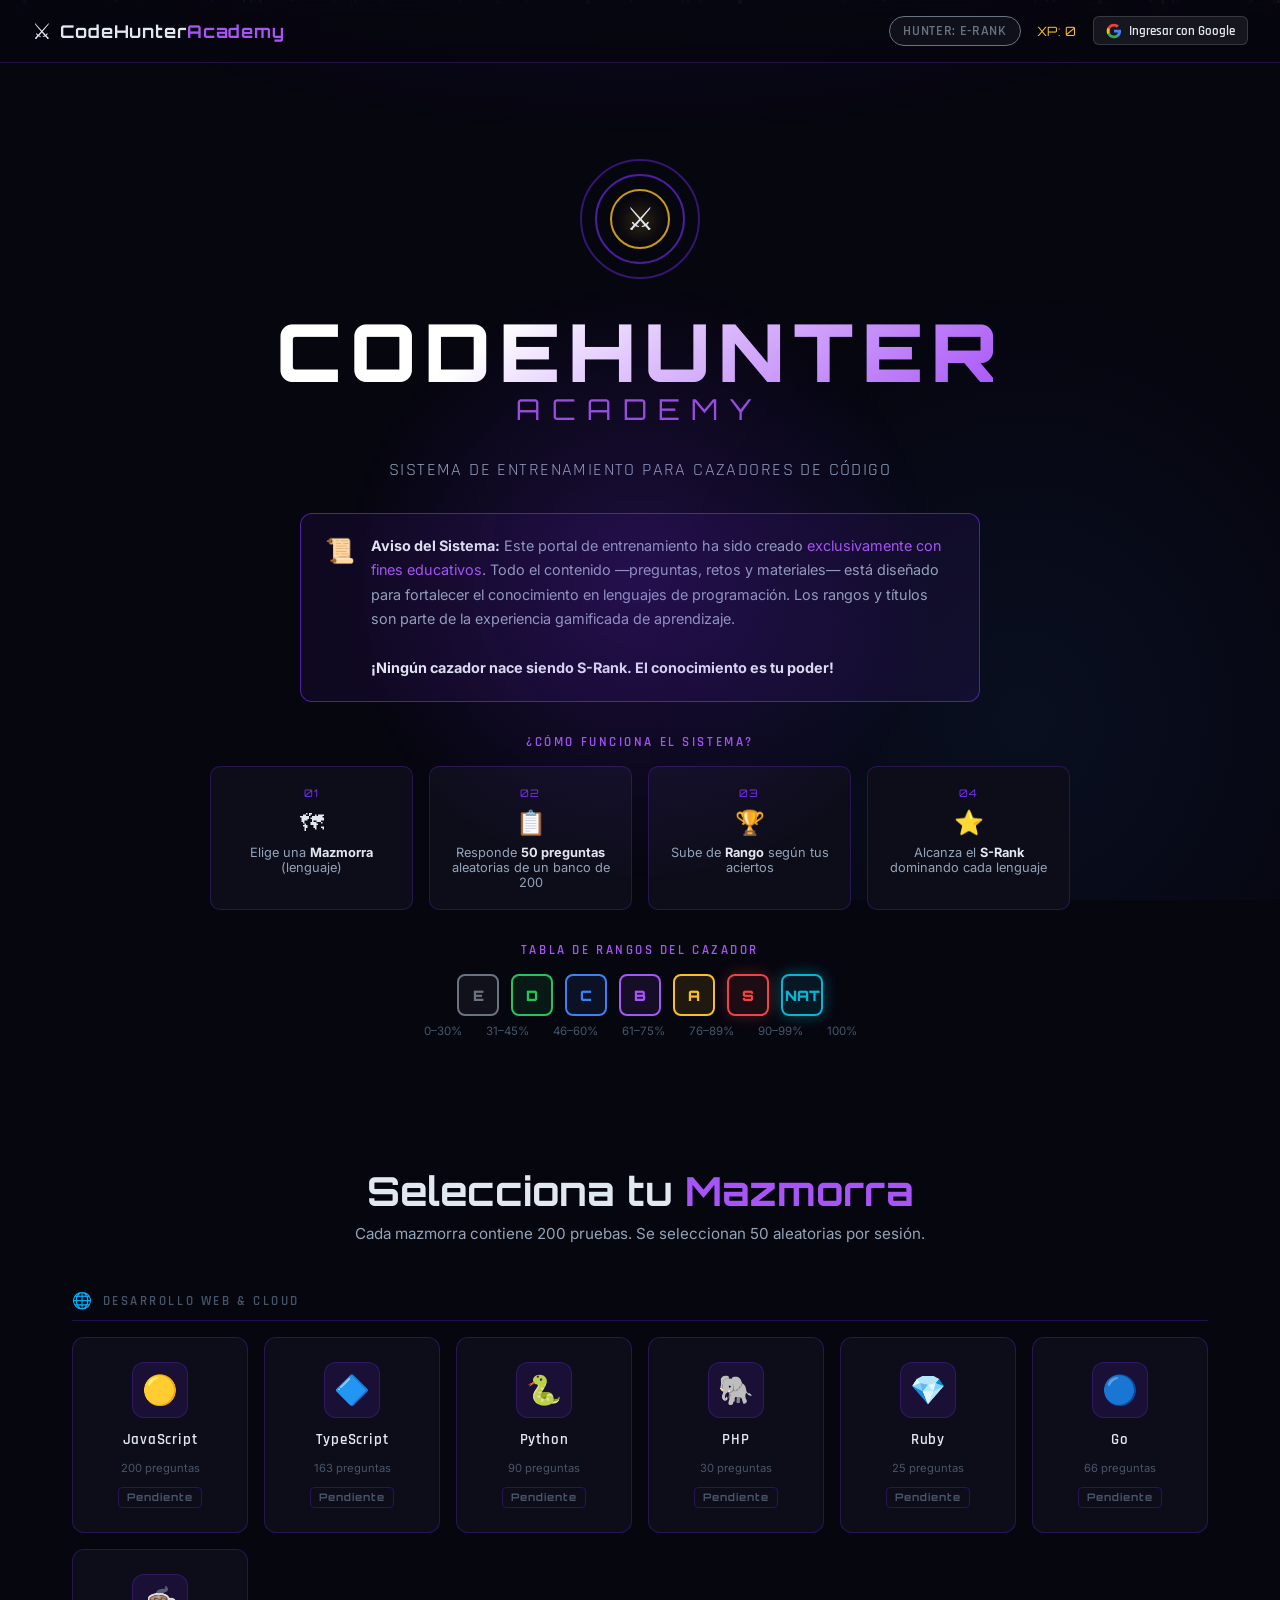
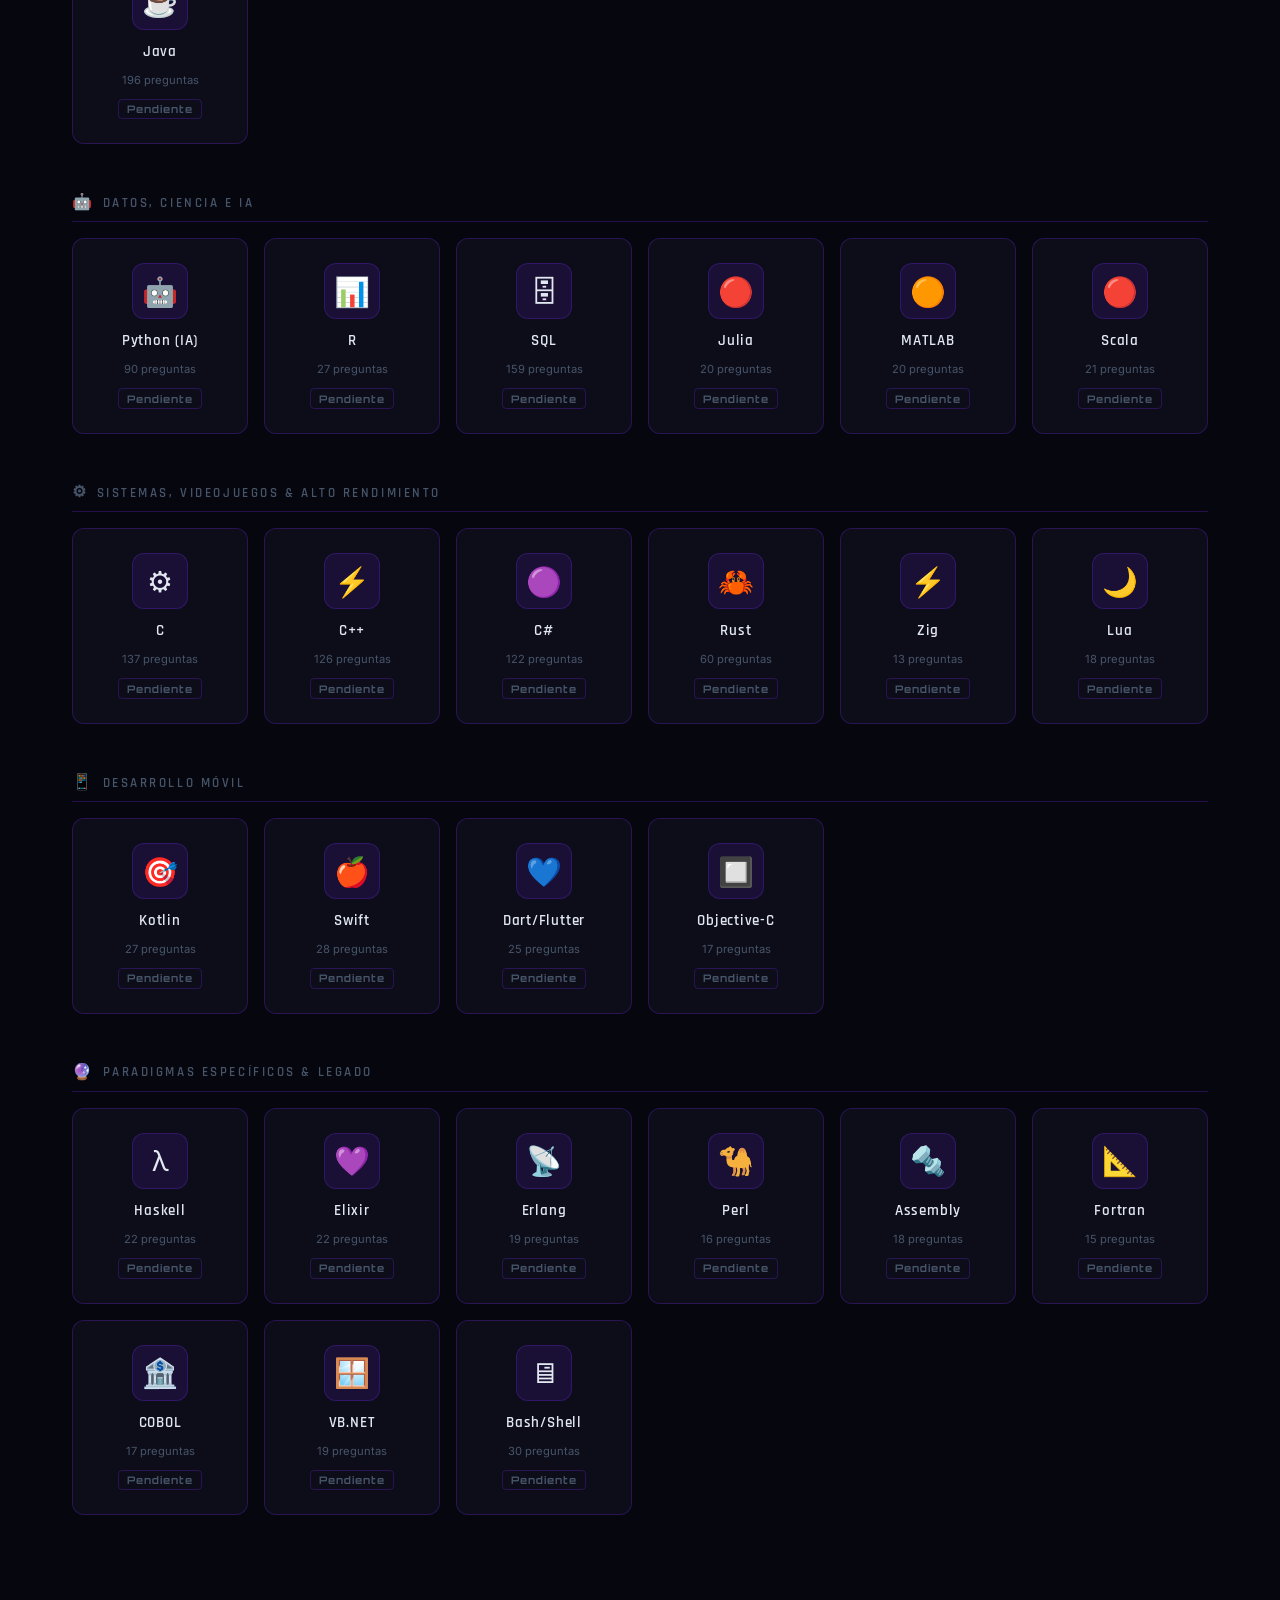
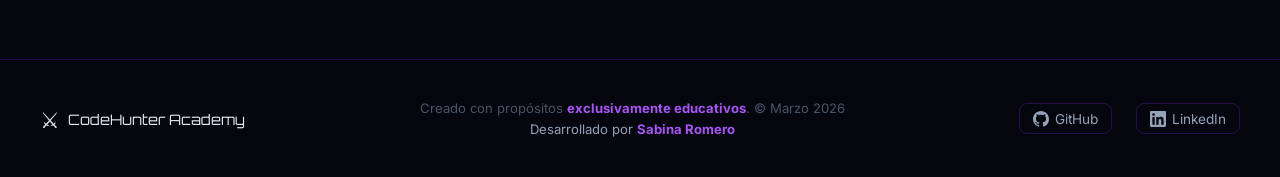
==== index.html @ 96510670 "listo" ====
<!DOCTYPE html>
<html lang="es">
<head>
  <meta charset="UTF-8" />
  <meta name="viewport" content="width=device-width, initial-scale=1.0" />
  <title>CodeHunter Academy — Portal de Programación</title>
  <link rel="stylesheet" href="css/style.css" />
  <link rel="preconnect" href="https://fonts.googleapis.com" />
  <link href="https://fonts.googleapis.com/css2?family=Rajdhani:wght@400;500;600;700&family=Orbitron:wght@400;700;900&family=Inter:wght@300;400;500&display=swap" rel="stylesheet" />
</head>
<body>

<!-- PARTICLES BACKGROUND -->
<div id="particles"></div>
<div class="bg-overlay"></div>

<!-- NAV -->
<nav class="navbar">
  <div class="nav-logo">
    <span class="logo-icon">⚔</span>
    <span class="logo-text">CodeHunter<span class="logo-accent">Academy</span></span>
  </div>
  <div class="nav-info">
    <span class="hunter-rank-badge" id="nav-rank">Hunter: E-Rank</span>
    <span class="score-display" id="nav-score">XP: 0</span>
    <div class="auth-section">
      <!-- User info chip (visible when logged in) -->
      <div class="user-info-chip" id="user-info">
        <img class="user-avatar" id="user-avatar" src="" alt="avatar" />
        <span class="user-name" id="user-name"></span>
        <span class="cloud-badge">☁ sync</span>
      </div>
      <!-- Sign In button -->
      <button class="btn-google-signin" id="btn-signin" onclick="signInWithGoogle()">
        <svg class="google-icon" viewBox="0 0 24 24" xmlns="http://www.w3.org/2000/svg">
          <path d="M22.56 12.25c0-.78-.07-1.53-.2-2.25H12v4.26h5.92c-.26 1.37-1.04 2.53-2.21 3.31v2.77h3.57c2.08-1.92 3.28-4.74 3.28-8.09z" fill="#4285F4"/>
          <path d="M12 23c2.97 0 5.46-.98 7.28-2.66l-3.57-2.77c-.98.66-2.23 1.06-3.71 1.06-2.86 0-5.29-1.93-6.16-4.53H2.18v2.84C3.99 20.53 7.7 23 12 23z" fill="#34A853"/>
          <path d="M5.84 14.09c-.22-.66-.35-1.36-.35-2.09s.13-1.43.35-2.09V7.07H2.18C1.43 8.55 1 10.22 1 12s.43 3.45 1.18 4.93l2.85-2.22.81-.62z" fill="#FBBC05"/>
          <path d="M12 5.38c1.62 0 3.06.56 4.21 1.64l3.15-3.15C17.45 2.09 14.97 1 12 1 7.7 1 3.99 3.47 2.18 7.07l3.66 2.84c.87-2.6 3.3-4.53 6.16-4.53z" fill="#EA4335"/>
        </svg>
        Ingresar con Google
      </button>
      <!-- Sign Out button -->
      <button class="btn-signout" id="btn-signout" onclick="signOutUser()">✕ Salir</button>
    </div>
  </div>
</nav>

<!-- HERO SECTION -->
<section class="hero">
  <div class="hero-glow"></div>
  <div class="hero-content">
    <div class="rank-emblem">
      <div class="emblem-ring outer"></div>
      <div class="emblem-ring middle"></div>
      <div class="emblem-ring inner"></div>
      <span class="emblem-icon">⚔</span>
    </div>
    <h1 class="hero-title">
      <span class="title-line1">CODEHUNTER</span>
      <span class="title-line2">ACADEMY</span>
    </h1>
    <p class="hero-subtitle">Sistema de Entrenamiento para Cazadores de Código</p>

    <div class="disclaimer-box">
      <div class="disclaimer-icon">📜</div>
      <div class="disclaimer-text">
        <strong>Aviso del Sistema:</strong> Este portal de entrenamiento ha sido creado
        <em>exclusivamente con fines educativos</em>. Todo el contenido —preguntas, retos y materiales—
        está diseñado para fortalecer el conocimiento en lenguajes de programación.
        Los rangos y títulos son parte de la experiencia gamificada de aprendizaje.
        <br/><br/>
        <strong>¡Ningún cazador nace siendo S-Rank. El conocimiento es tu poder!</strong>
      </div>
    </div>

    <div class="how-it-works">
      <h3 class="section-label">¿Cómo funciona el sistema?</h3>
      <div class="steps-grid">
        <div class="step-card">
          <span class="step-num">01</span>
          <span class="step-icon">🗺</span>
          <p>Elige una <strong>Mazmorra</strong> (lenguaje)</p>
        </div>
        <div class="step-card">
          <span class="step-num">02</span>
          <span class="step-icon">📋</span>
          <p>Responde <strong>50 preguntas</strong> aleatorias de un banco de 200</p>
        </div>
        <div class="step-card">
          <span class="step-num">03</span>
          <span class="step-icon">🏆</span>
          <p>Sube de <strong>Rango</strong> según tus aciertos</p>
        </div>
        <div class="step-card">
          <span class="step-num">04</span>
          <span class="step-icon">⭐</span>
          <p>Alcanza el <strong>S-Rank</strong> dominando cada lenguaje</p>
        </div>
      </div>
    </div>

    <div class="rank-legend">
      <h3 class="section-label">Tabla de Rangos del Cazador</h3>
      <div class="ranks-row">
        <div class="rank-chip rank-e">E</div>
        <div class="rank-chip rank-d">D</div>
        <div class="rank-chip rank-c">C</div>
        <div class="rank-chip rank-b">B</div>
        <div class="rank-chip rank-a">A</div>
        <div class="rank-chip rank-s">S</div>
        <div class="rank-chip rank-nat">NAT</div>
      </div>
      <div class="ranks-desc-row">
        <span>0–30%</span>
        <span>31–45%</span>
        <span>46–60%</span>
        <span>61–75%</span>
        <span>76–89%</span>
        <span>90–99%</span>
        <span>100%</span>
      </div>
    </div>
  </div>
</section>

<!-- DUNGEONS / LANGUAGE GRID -->
<section class="dungeons-section">
  <div class="section-header">
    <h2 class="section-title">Selecciona tu <span class="accent">Mazmorra</span></h2>
    <p class="section-desc">Cada mazmorra contiene 200 pruebas. Se seleccionan 50 aleatorias por sesión.</p>
  </div>

  <!-- CATEGORY: Web & Cloud -->
  <div class="category-block">
    <div class="category-label">
      <span class="cat-icon">🌐</span> Desarrollo Web &amp; Cloud
    </div>
    <div class="lang-grid" id="grid-web"></div>
  </div>

  <!-- CATEGORY: Data & AI -->
  <div class="category-block">
    <div class="category-label">
      <span class="cat-icon">🤖</span> Datos, Ciencia e IA
    </div>
    <div class="lang-grid" id="grid-data"></div>
  </div>

  <!-- CATEGORY: Systems & Games -->
  <div class="category-block">
    <div class="category-label">
      <span class="cat-icon">⚙</span> Sistemas, Videojuegos &amp; Alto Rendimiento
    </div>
    <div class="lang-grid" id="grid-systems"></div>
  </div>

  <!-- CATEGORY: Mobile -->
  <div class="category-block">
    <div class="category-label">
      <span class="cat-icon">📱</span> Desarrollo Móvil
    </div>
    <div class="lang-grid" id="grid-mobile"></div>
  </div>

  <!-- CATEGORY: Others -->
  <div class="category-block">
    <div class="category-label">
      <span class="cat-icon">🔮</span> Paradigmas Específicos &amp; Legado
    </div>
    <div class="lang-grid" id="grid-other"></div>
  </div>
</section>

<!-- FOOTER -->
<footer class="footer">
  <div class="footer-inner">
    <div class="footer-brand">
      <span class="logo-icon">⚔</span>
      <span>CodeHunter Academy</span>
    </div>
    <div class="footer-copy">
      <p>Creado con propósitos <strong>exclusivamente educativos</strong>. &copy; Marzo 2026</p>
      <p class="footer-author">Desarrollado por <strong>Sabina Romero</strong></p>
    </div>
    <div class="footer-links">
      <a href="https://github.com/Sakhura" target="_blank" rel="noopener" class="social-link">
        <svg class="social-icon" viewBox="0 0 24 24" fill="currentColor">
          <path d="M12 0C5.37 0 0 5.37 0 12c0 5.31 3.435 9.795 8.205 11.385.6.105.825-.255.825-.57 0-.285-.015-1.23-.015-2.235-3.015.555-3.795-.735-4.035-1.41-.135-.345-.72-1.41-1.23-1.695-.42-.225-1.02-.78-.015-.795.945-.015 1.62.87 1.845 1.23 1.08 1.815 2.805 1.305 3.495.99.105-.78.42-1.305.765-1.605-2.67-.3-5.46-1.335-5.46-5.925 0-1.305.465-2.385 1.23-3.225-.12-.3-.54-1.53.12-3.18 0 0 1.005-.315 3.3 1.23.96-.27 1.98-.405 3-.405s2.04.135 3 .405c2.295-1.56 3.3-1.23 3.3-1.23.66 1.65.24 2.88.12 3.18.765.84 1.23 1.905 1.23 3.225 0 4.605-2.805 5.625-5.475 5.925.435.375.81 1.095.81 2.22 0 1.605-.015 2.895-.015 3.3 0 .315.225.69.825.57A12.02 12.02 0 0024 12c0-6.63-5.37-12-12-12z"/>
        </svg>
        GitHub
      </a>
      <a href="https://www.linkedin.com/in/sabina-romeror/" target="_blank" rel="noopener" class="social-link">
        <svg class="social-icon" viewBox="0 0 24 24" fill="currentColor">
          <path d="M20.447 20.452h-3.554v-5.569c0-1.328-.027-3.037-1.852-3.037-1.853 0-2.136 1.445-2.136 2.939v5.667H9.351V9h3.414v1.561h.046c.477-.9 1.637-1.85 3.37-1.85 3.601 0 4.267 2.37 4.267 5.455v6.286zM5.337 7.433a2.062 2.062 0 01-2.063-2.065 2.064 2.064 0 112.063 2.065zm1.782 13.019H3.555V9h3.564v11.452zM22.225 0H1.771C.792 0 0 .774 0 1.729v20.542C0 23.227.792 24 1.771 24h20.451C23.2 24 24 23.227 24 22.271V1.729C24 .774 23.2 0 22.222 0h.003z"/>
        </svg>
        LinkedIn
      </a>
    </div>
  </div>
</footer>

<script src="js/questions/javascript.js"></script>
<script src="js/questions/python.js"></script>
<script src="js/questions/typescript.js"></script>
<script src="js/questions/php.js"></script>
<script src="js/questions/ruby.js"></script>
<script src="js/questions/go.js"></script>
<script src="js/questions/java.js"></script>
<script src="js/questions/sql.js"></script>
<script src="js/questions/r.js"></script>
<script src="js/questions/julia.js"></script>
<script src="js/questions/matlab.js"></script>
<script src="js/questions/scala.js"></script>
<script src="js/questions/c.js"></script>
<script src="js/questions/cpp.js"></script>
<script src="js/questions/csharp.js"></script>
<script src="js/questions/rust.js"></script>
<script src="js/questions/zig.js"></script>
<script src="js/questions/lua.js"></script>
<script src="js/questions/kotlin.js"></script>
<script src="js/questions/swift.js"></script>
<script src="js/questions/dart.js"></script>
<script src="js/questions/objc.js"></script>
<script src="js/questions/haskell.js"></script>
<script src="js/questions/elixir.js"></script>
<script src="js/questions/erlang.js"></script>
<script src="js/questions/perl.js"></script>
<script src="js/questions/assembly.js"></script>
<script src="js/questions/fortran.js"></script>
<script src="js/questions/cobol.js"></script>
<script src="js/questions/vbnet.js"></script>
<script src="js/questions/bash.js"></script>
<!-- Firebase (optional — configure js/firebase-config.js to enable) -->
<script src="https://www.gstatic.com/firebasejs/9.23.0/firebase-app-compat.js"></script>
<script src="https://www.gstatic.com/firebasejs/9.23.0/firebase-auth-compat.js"></script>
<script src="https://www.gstatic.com/firebasejs/9.23.0/firebase-firestore-compat.js"></script>
<script src="js/firebase-config.js"></script>
<script src="js/auth.js"></script>
<script src="js/app.js"></script>
</body>
</html>
---- css/style.css ----
/* ============================================
   CODEHUNTER ACADEMY — SOLO LEVELING THEME
   ============================================ */

:root {
  --bg-dark: #06060f;
  --bg-card: #0d0d1a;
  --bg-card2: #111124;
  --purple-deep: #1a0a3a;
  --purple-main: #7b2fff;
  --purple-bright: #a855f7;
  --purple-glow: rgba(123, 47, 255, 0.4);
  --blue-accent: #3b82f6;
  --cyan: #06b6d4;
  --gold: #fbbf24;
  --gold-bright: #ffd700;
  --red: #ef4444;
  --green: #22c55e;
  --text-primary: #e2e8f0;
  --text-secondary: #94a3b8;
  --text-dim: #475569;
  --border: rgba(123, 47, 255, 0.25);
  --border-bright: rgba(123, 47, 255, 0.6);
  --shadow-purple: 0 0 30px rgba(123, 47, 255, 0.3);
  --shadow-gold: 0 0 20px rgba(251, 191, 36, 0.4);

  /* Rank Colors */
  --rank-e: #6b7280;
  --rank-d: #22c55e;
  --rank-c: #3b82f6;
  --rank-b: #a855f7;
  --rank-a: #fbbf24;
  --rank-s: #ef4444;
  --rank-nat: #06b6d4;
}

* { box-sizing: border-box; margin: 0; padding: 0; }

html { scroll-behavior: smooth; }

body {
  font-family: 'Inter', sans-serif;
  background: var(--bg-dark);
  color: var(--text-primary);
  min-height: 100vh;
  overflow-x: hidden;
}

/* ── PARTICLES ── */
#particles {
  position: fixed; inset: 0;
  pointer-events: none; z-index: 0;
  overflow: hidden;
}

.particle {
  position: absolute;
  width: 2px; height: 2px;
  background: var(--purple-bright);
  border-radius: 50%;
  animation: float-particle linear infinite;
  opacity: 0;
}

@keyframes float-particle {
  0%   { transform: translateY(100vh) translateX(0); opacity: 0; }
  10%  { opacity: 0.8; }
  90%  { opacity: 0.8; }
  100% { transform: translateY(-10vh) translateX(var(--drift)); opacity: 0; }
}

.bg-overlay {
  position: fixed; inset: 0;
  background:
    radial-gradient(ellipse 80% 50% at 50% -20%, rgba(123,47,255,0.15) 0%, transparent 70%),
    radial-gradient(ellipse 50% 80% at 80% 80%, rgba(59,130,246,0.08) 0%, transparent 60%);
  pointer-events: none; z-index: 0;
}

/* ── NAVBAR ── */
.navbar {
  position: sticky; top: 0; z-index: 100;
  display: flex; align-items: center; justify-content: space-between;
  padding: 1rem 2rem;
  background: rgba(6, 6, 15, 0.85);
  backdrop-filter: blur(12px);
  border-bottom: 1px solid var(--border);
}

.nav-logo { display: flex; align-items: center; gap: 0.5rem; }
.logo-icon { font-size: 1.4rem; }
.logo-text {
  font-family: 'Orbitron', sans-serif;
  font-size: 1.1rem; font-weight: 700;
  letter-spacing: 0.05em; color: var(--text-primary);
}
.logo-accent { color: var(--purple-bright); }

.nav-info { display: flex; align-items: center; gap: 1rem; }

.hunter-rank-badge {
  font-family: 'Rajdhani', sans-serif;
  font-size: 0.85rem; font-weight: 600;
  padding: 0.3rem 0.8rem;
  border: 1px solid var(--rank-e);
  border-radius: 20px; color: var(--rank-e);
  text-transform: uppercase; letter-spacing: 0.05em;
  transition: all 0.3s ease;
}

.score-display {
  font-family: 'Orbitron', sans-serif;
  font-size: 0.8rem; color: var(--gold);
  letter-spacing: 0.05em;
}

/* ── HERO ── */
.hero {
  position: relative; z-index: 1;
  display: flex; align-items: center; justify-content: center;
  min-height: 100vh;
  padding: 6rem 2rem 4rem;
}

.hero-glow {
  position: absolute;
  width: 600px; height: 600px;
  background: radial-gradient(circle, rgba(123,47,255,0.2) 0%, transparent 70%);
  top: 50%; left: 50%;
  transform: translate(-50%, -50%);
  pointer-events: none;
  animation: pulse-glow 4s ease-in-out infinite;
}

@keyframes pulse-glow {
  0%, 100% { opacity: 0.6; transform: translate(-50%, -50%) scale(1); }
  50%       { opacity: 1;   transform: translate(-50%, -50%) scale(1.15); }
}

.hero-content {
  max-width: 860px; width: 100%;
  display: flex; flex-direction: column; align-items: center;
  gap: 2rem; text-align: center;
}

/* Emblem */
.rank-emblem {
  position: relative; width: 120px; height: 120px;
  display: flex; align-items: center; justify-content: center;
}

.emblem-ring {
  position: absolute; border-radius: 50%;
  border: 2px solid var(--purple-main);
  animation: rotate-ring linear infinite;
}
.emblem-ring.outer  { width: 120px; height: 120px; animation-duration: 12s; opacity: 0.4; }
.emblem-ring.middle { width: 90px;  height: 90px;  animation-duration: 8s;  animation-direction: reverse; opacity: 0.6; }
.emblem-ring.inner  { width: 60px;  height: 60px;  animation-duration: 5s;  border-color: var(--gold); opacity: 0.8; }

@keyframes rotate-ring {
  from { transform: rotate(0deg); }
  to   { transform: rotate(360deg); }
}

.emblem-icon { font-size: 2rem; z-index: 1; text-shadow: 0 0 20px var(--gold); }

/* Title */
.hero-title {
  display: flex; flex-direction: column;
  gap: 0;
}
.title-line1 {
  font-family: 'Orbitron', sans-serif;
  font-size: clamp(2.5rem, 8vw, 5rem);
  font-weight: 900;
  letter-spacing: 0.1em;
  background: linear-gradient(135deg, #fff 30%, var(--purple-bright) 100%);
  -webkit-background-clip: text; -webkit-text-fill-color: transparent;
  text-shadow: none;
  line-height: 1;
}
.title-line2 {
  font-family: 'Orbitron', sans-serif;
  font-size: clamp(1.2rem, 3vw, 1.8rem);
  font-weight: 400;
  letter-spacing: 0.4em;
  color: var(--purple-bright);
  opacity: 0.9;
}

.hero-subtitle {
  font-family: 'Rajdhani', sans-serif;
  font-size: 1.1rem; color: var(--text-secondary);
  letter-spacing: 0.08em; text-transform: uppercase;
}

/* Disclaimer */
.disclaimer-box {
  display: flex; align-items: flex-start; gap: 1rem;
  max-width: 680px;
  background: rgba(123, 47, 255, 0.08);
  border: 1px solid var(--border-bright);
  border-radius: 12px;
  padding: 1.25rem 1.5rem;
  text-align: left;
}
.disclaimer-icon { font-size: 1.5rem; flex-shrink: 0; margin-top: 2px; }
.disclaimer-text { font-size: 0.9rem; line-height: 1.7; color: var(--text-secondary); }
.disclaimer-text strong { color: var(--text-primary); }
.disclaimer-text em { color: var(--purple-bright); font-style: normal; }

/* How it works */
.section-label {
  font-family: 'Rajdhani', sans-serif;
  font-size: 0.8rem; font-weight: 600;
  letter-spacing: 0.2em; text-transform: uppercase;
  color: var(--purple-bright); margin-bottom: 1rem;
}

.steps-grid {
  display: grid; grid-template-columns: repeat(4, 1fr); gap: 1rem;
  width: 100%;
}

.step-card {
  display: flex; flex-direction: column; align-items: center; gap: 0.5rem;
  background: var(--bg-card);
  border: 1px solid var(--border);
  border-radius: 10px; padding: 1.2rem 0.8rem;
  transition: border-color 0.3s, transform 0.3s;
}
.step-card:hover {
  border-color: var(--border-bright);
  transform: translateY(-3px);
}
.step-num {
  font-family: 'Orbitron', sans-serif;
  font-size: 0.65rem; color: var(--purple-main); letter-spacing: 0.1em;
}
.step-icon { font-size: 1.5rem; }
.step-card p { font-size: 0.8rem; color: var(--text-secondary); text-align: center; }
.step-card strong { color: var(--text-primary); }

/* Rank Legend */
.rank-legend { width: 100%; }

.ranks-row {
  display: flex; justify-content: center; gap: 0.75rem;
  flex-wrap: wrap; margin-bottom: 0.5rem;
}
.ranks-desc-row {
  display: flex; justify-content: center; gap: 1.5rem;
  flex-wrap: wrap; font-size: 0.72rem; color: var(--text-dim);
}

.rank-chip {
  width: 42px; height: 42px;
  display: flex; align-items: center; justify-content: center;
  border-radius: 8px;
  font-family: 'Orbitron', sans-serif;
  font-size: 0.9rem; font-weight: 900;
  border: 2px solid;
  cursor: default;
  transition: transform 0.2s, box-shadow 0.2s;
}
.rank-chip:hover { transform: scale(1.15); }

.rank-e   { color: var(--rank-e);   border-color: var(--rank-e);   background: rgba(107,114,128,0.1); }
.rank-d   { color: var(--rank-d);   border-color: var(--rank-d);   background: rgba(34,197,94,0.1); }
.rank-c   { color: var(--rank-c);   border-color: var(--rank-c);   background: rgba(59,130,246,0.1); }
.rank-b   { color: var(--rank-b);   border-color: var(--rank-b);   background: rgba(168,85,247,0.1); }
.rank-a   { color: var(--rank-a);   border-color: var(--rank-a);   background: rgba(251,191,36,0.1); }
.rank-s   { color: var(--rank-s);   border-color: var(--rank-s);   background: rgba(239,68,68,0.1); box-shadow: 0 0 15px rgba(239,68,68,0.3); }
.rank-nat { color: var(--rank-nat); border-color: var(--rank-nat); background: rgba(6,182,212,0.1); box-shadow: 0 0 15px rgba(6,182,212,0.4); }

/* ── DUNGEON SECTION ── */
.dungeons-section {
  position: relative; z-index: 1;
  max-width: 1200px; margin: 0 auto;
  padding: 4rem 2rem 6rem;
}

.section-header { text-align: center; margin-bottom: 3rem; }
.section-title {
  font-family: 'Orbitron', sans-serif;
  font-size: clamp(1.5rem, 4vw, 2.5rem); font-weight: 700;
  color: var(--text-primary); margin-bottom: 0.5rem;
}
.section-title .accent { color: var(--purple-bright); }
.section-desc { color: var(--text-secondary); font-size: 0.95rem; }

.category-block { margin-bottom: 3rem; }

.category-label {
  font-family: 'Rajdhani', sans-serif;
  font-size: 0.8rem; font-weight: 600;
  letter-spacing: 0.2em; text-transform: uppercase;
  color: var(--text-dim); margin-bottom: 1rem;
  display: flex; align-items: center; gap: 0.5rem;
  padding-bottom: 0.5rem;
  border-bottom: 1px solid var(--border);
}
.cat-icon { font-size: 1rem; }

.lang-grid {
  display: grid;
  grid-template-columns: repeat(auto-fill, minmax(160px, 1fr));
  gap: 1rem;
}

/* Language Card */
.lang-card {
  position: relative; overflow: hidden;
  display: flex; flex-direction: column; align-items: center;
  gap: 0.75rem;
  padding: 1.5rem 1rem;
  background: var(--bg-card);
  border: 1px solid var(--border);
  border-radius: 12px;
  cursor: pointer;
  transition: all 0.3s ease;
  text-decoration: none; color: inherit;
}

.lang-card::before {
  content: ''; position: absolute; inset: 0;
  background: linear-gradient(135deg, transparent 60%, rgba(123,47,255,0.1));
  opacity: 0; transition: opacity 0.3s;
}
.lang-card:hover { border-color: var(--border-bright); transform: translateY(-4px); }
.lang-card:hover::before { opacity: 1; }
.lang-card:hover .card-glow { opacity: 1; }

.card-glow {
  position: absolute; top: -20px; right: -20px;
  width: 80px; height: 80px;
  border-radius: 50%;
  background: var(--purple-glow);
  filter: blur(20px);
  opacity: 0; transition: opacity 0.3s;
}

.lang-icon-wrap {
  width: 56px; height: 56px;
  display: flex; align-items: center; justify-content: center;
  border-radius: 12px;
  font-size: 1.8rem;
  background: rgba(123,47,255,0.12);
  border: 1px solid var(--border);
  transition: transform 0.3s;
}
.lang-card:hover .lang-icon-wrap { transform: scale(1.1); }

.lang-name {
  font-family: 'Rajdhani', sans-serif;
  font-size: 0.95rem; font-weight: 600;
  color: var(--text-primary); letter-spacing: 0.05em;
  text-align: center;
}

.lang-q-count {
  font-size: 0.7rem; color: var(--text-dim);
}

.lang-best-rank {
  font-family: 'Orbitron', sans-serif;
  font-size: 0.65rem; font-weight: 700;
  padding: 0.15rem 0.5rem;
  border-radius: 4px; letter-spacing: 0.1em;
}
.lang-best-rank.rank-e   { color: var(--rank-e); border: 1px solid var(--rank-e); }
.lang-best-rank.rank-d   { color: var(--rank-d); border: 1px solid var(--rank-d); }
.lang-best-rank.rank-c   { color: var(--rank-c); border: 1px solid var(--rank-c); }
.lang-best-rank.rank-b   { color: var(--rank-b); border: 1px solid var(--rank-b); }
.lang-best-rank.rank-a   { color: var(--rank-a); border: 1px solid var(--rank-a); }
.lang-best-rank.rank-s   { color: var(--rank-s); border: 1px solid var(--rank-s); box-shadow: 0 0 8px rgba(239,68,68,0.4); }
.lang-best-rank.rank-nat { color: var(--rank-nat); border: 1px solid var(--rank-nat); box-shadow: 0 0 8px rgba(6,182,212,0.4); }
.lang-best-rank.rank-none { color: var(--text-dim); border: 1px solid var(--border); }

/* ── FOOTER ── */
.footer {
  position: relative; z-index: 1;
  border-top: 1px solid var(--border);
  background: rgba(6, 6, 15, 0.9);
  padding: 2.5rem 2rem;
}

.footer-inner {
  max-width: 1200px; margin: 0 auto;
  display: flex; align-items: center; justify-content: space-between;
  gap: 2rem; flex-wrap: wrap;
}

.footer-brand {
  display: flex; align-items: center; gap: 0.5rem;
  font-family: 'Orbitron', sans-serif;
  font-size: 0.9rem; color: var(--text-primary);
}

.footer-copy { text-align: center; }
.footer-copy p { font-size: 0.82rem; color: var(--text-dim); }
.footer-copy .footer-author { color: var(--text-secondary); margin-top: 0.3rem; }
.footer-copy strong { color: var(--purple-bright); }

.footer-links { display: flex; gap: 1.5rem; }

.social-link {
  display: flex; align-items: center; gap: 0.4rem;
  font-size: 0.85rem; color: var(--text-secondary);
  text-decoration: none;
  padding: 0.4rem 0.8rem;
  border: 1px solid var(--border); border-radius: 8px;
  transition: all 0.3s;
}
.social-link:hover { color: var(--purple-bright); border-color: var(--border-bright); background: rgba(123,47,255,0.1); }
.social-icon { width: 16px; height: 16px; }

/* ============================================
   QUIZ PAGE STYLES
   ============================================ */

.quiz-page body {
  display: flex; flex-direction: column; min-height: 100vh;
}

/* Quiz Layout */
.quiz-container {
  position: relative; z-index: 1;
  max-width: 820px; margin: 0 auto;
  padding: 2rem; min-height: 100vh;
  display: flex; flex-direction: column; gap: 1.5rem;
}

/* Quiz Header */
.quiz-header {
  display: flex; align-items: center; justify-content: space-between;
  gap: 1rem;
}

.back-btn {
  display: flex; align-items: center; gap: 0.4rem;
  padding: 0.5rem 1rem;
  background: transparent;
  border: 1px solid var(--border);
  border-radius: 8px; color: var(--text-secondary);
  font-size: 0.85rem; cursor: pointer;
  text-decoration: none;
  transition: all 0.2s;
}
.back-btn:hover { border-color: var(--border-bright); color: var(--text-primary); }

.quiz-lang-info {
  display: flex; align-items: center; gap: 0.75rem;
}
.quiz-lang-icon { font-size: 1.8rem; }
.quiz-lang-name {
  font-family: 'Orbitron', sans-serif;
  font-size: 1.1rem; font-weight: 700;
}

.quiz-stats {
  display: flex; gap: 1rem; align-items: center;
}

.stat-chip {
  font-family: 'Rajdhani', sans-serif;
  font-size: 0.85rem; font-weight: 600;
  padding: 0.3rem 0.75rem;
  border: 1px solid var(--border); border-radius: 8px;
  letter-spacing: 0.05em;
}

.stat-chip.correct { color: var(--green); border-color: var(--green); background: rgba(34,197,94,0.1); }
.stat-chip.wrong   { color: var(--red);   border-color: var(--red);   background: rgba(239,68,68,0.1); }
.stat-chip.time    { color: var(--gold);  border-color: var(--gold);  background: rgba(251,191,36,0.1); font-family: 'Orbitron', sans-serif; }

/* Progress */
.quiz-progress-wrap { width: 100%; }
.progress-info {
  display: flex; justify-content: space-between;
  font-size: 0.78rem; color: var(--text-dim);
  margin-bottom: 0.5rem;
  font-family: 'Rajdhani', sans-serif; letter-spacing: 0.05em;
}
.progress-bar-track {
  width: 100%; height: 6px;
  background: rgba(255,255,255,0.05); border-radius: 3px; overflow: hidden;
}
.progress-bar-fill {
  height: 100%;
  background: linear-gradient(90deg, var(--purple-main), var(--purple-bright));
  border-radius: 3px;
  transition: width 0.4s ease;
  box-shadow: 0 0 8px var(--purple-glow);
}

/* Question Card */
.question-card {
  background: var(--bg-card);
  border: 1px solid var(--border);
  border-radius: 16px;
  padding: 2rem;
  animation: slide-in 0.3s ease;
}

@keyframes slide-in {
  from { opacity: 0; transform: translateY(10px); }
  to   { opacity: 1; transform: translateY(0); }
}

.question-meta {
  display: flex; align-items: center; justify-content: space-between;
  margin-bottom: 1.25rem;
}

.q-number {
  font-family: 'Orbitron', sans-serif;
  font-size: 0.7rem; color: var(--purple-bright); letter-spacing: 0.1em;
}

.q-difficulty {
  font-family: 'Orbitron', sans-serif;
  font-size: 0.65rem; font-weight: 700;
  padding: 0.2rem 0.5rem; border-radius: 4px;
  letter-spacing: 0.1em;
}

.diff-E { color: var(--rank-e); border: 1px solid var(--rank-e); }
.diff-D { color: var(--rank-d); border: 1px solid var(--rank-d); }
.diff-C { color: var(--rank-c); border: 1px solid var(--rank-c); }
.diff-B { color: var(--rank-b); border: 1px solid var(--rank-b); }
.diff-A { color: var(--rank-a); border: 1px solid var(--rank-a); }
.diff-S { color: var(--rank-s); border: 1px solid var(--rank-s); }

.question-text {
  font-size: 1.1rem; line-height: 1.7;
  color: var(--text-primary);
  margin-bottom: 1.75rem;
  font-weight: 400;
}

code, .code-inline {
  font-family: 'Courier New', monospace;
  background: rgba(123,47,255,0.12);
  padding: 0.15em 0.4em; border-radius: 4px;
  font-size: 0.9em; color: var(--purple-bright);
}

/* Options */
.options-list {
  display: flex; flex-direction: column; gap: 0.75rem;
  list-style: none;
}

.option-btn {
  display: flex; align-items: center; gap: 1rem;
  width: 100%; padding: 1rem 1.25rem;
  background: rgba(255,255,255,0.02);
  border: 1px solid var(--border);
  border-radius: 10px;
  color: var(--text-secondary);
  font-size: 0.95rem; font-family: 'Inter', sans-serif;
  cursor: pointer; text-align: left;
  transition: all 0.2s ease;
}
.option-btn:hover:not(:disabled) {
  background: rgba(123,47,255,0.1);
  border-color: var(--border-bright);
  color: var(--text-primary);
  transform: translateX(4px);
}

.option-letter {
  width: 28px; height: 28px; flex-shrink: 0;
  display: flex; align-items: center; justify-content: center;
  border-radius: 6px; border: 1px solid var(--border);
  font-family: 'Orbitron', sans-serif;
  font-size: 0.7rem; font-weight: 700;
  transition: all 0.2s;
}

/* Answer feedback */
.option-btn.correct-answer {
  background: rgba(34,197,94,0.12);
  border-color: var(--green);
  color: var(--green);
}
.option-btn.correct-answer .option-letter {
  background: var(--green); border-color: var(--green); color: #000;
}

.option-btn.wrong-answer {
  background: rgba(239,68,68,0.12);
  border-color: var(--red);
  color: var(--red);
}
.option-btn.wrong-answer .option-letter {
  background: var(--red); border-color: var(--red); color: #fff;
}

.option-btn:disabled { cursor: not-allowed; }

/* Explanation */
.explanation-box {
  display: none;
  margin-top: 1.25rem; padding: 1rem 1.25rem;
  background: rgba(123,47,255,0.08);
  border: 1px solid var(--border-bright);
  border-radius: 10px;
  font-size: 0.875rem; color: var(--text-secondary); line-height: 1.6;
}
.explanation-box.show { display: block; animation: fade-in 0.3s ease; }
.explanation-box strong { color: var(--purple-bright); }

@keyframes fade-in {
  from { opacity: 0; } to { opacity: 1; }
}

/* Next button */
.next-btn-wrap { display: flex; justify-content: flex-end; margin-top: 1.5rem; }

.btn-next {
  padding: 0.75rem 2rem;
  background: linear-gradient(135deg, var(--purple-main), var(--purple-bright));
  border: none; border-radius: 10px;
  color: #fff; font-family: 'Rajdhani', sans-serif;
  font-size: 1rem; font-weight: 600;
  letter-spacing: 0.08em; cursor: pointer;
  display: none; transition: all 0.2s;
  box-shadow: 0 4px 20px var(--purple-glow);
}
.btn-next.show { display: inline-flex; align-items: center; gap: 0.5rem; }
.btn-next:hover { transform: translateY(-2px); box-shadow: 0 8px 25px var(--purple-glow); }

/* ── RESULTS SCREEN ── */
.results-screen {
  display: none;
  flex-direction: column; align-items: center;
  gap: 2rem; padding: 3rem 0;
  text-align: center;
}
.results-screen.show { display: flex; animation: slide-in 0.5s ease; }

.results-rank-badge {
  width: 120px; height: 120px;
  display: flex; align-items: center; justify-content: center;
  border-radius: 20px; border: 3px solid;
  font-family: 'Orbitron', sans-serif;
  font-size: 2.5rem; font-weight: 900;
  animation: rank-reveal 0.8s cubic-bezier(0.175, 0.885, 0.32, 1.275);
}

@keyframes rank-reveal {
  from { transform: scale(0) rotate(-180deg); opacity: 0; }
  to   { transform: scale(1) rotate(0); opacity: 1; }
}

.results-rank-badge.rank-e { color: var(--rank-e); border-color: var(--rank-e); background: rgba(107,114,128,0.15); }
.results-rank-badge.rank-d { color: var(--rank-d); border-color: var(--rank-d); background: rgba(34,197,94,0.15); }
.results-rank-badge.rank-c { color: var(--rank-c); border-color: var(--rank-c); background: rgba(59,130,246,0.15); }
.results-rank-badge.rank-b { color: var(--rank-b); border-color: var(--rank-b); background: rgba(168,85,247,0.15); }
.results-rank-badge.rank-a { color: var(--rank-a); border-color: var(--rank-a); background: rgba(251,191,36,0.15); box-shadow: 0 0 30px rgba(251,191,36,0.3); }
.results-rank-badge.rank-s { color: var(--rank-s); border-color: var(--rank-s); background: rgba(239,68,68,0.15); box-shadow: 0 0 40px rgba(239,68,68,0.5); }
.results-rank-badge.rank-nat { color: var(--rank-nat); border-color: var(--rank-nat); background: rgba(6,182,212,0.15); box-shadow: 0 0 50px rgba(6,182,212,0.6); }

.results-title {
  font-family: 'Orbitron', sans-serif;
  font-size: 1.8rem; font-weight: 700;
}

.results-score-wrap {
  display: flex; gap: 2rem; flex-wrap: wrap; justify-content: center;
}

.score-stat {
  display: flex; flex-direction: column; align-items: center; gap: 0.3rem;
  background: var(--bg-card); border: 1px solid var(--border);
  border-radius: 12px; padding: 1.25rem 1.75rem;
}
.score-stat .stat-val {
  font-family: 'Orbitron', sans-serif;
  font-size: 2rem; font-weight: 900;
}
.score-stat .stat-label {
  font-size: 0.75rem; color: var(--text-dim);
  letter-spacing: 0.1em; text-transform: uppercase;
  font-family: 'Rajdhani', sans-serif;
}

.results-msg {
  max-width: 500px; font-size: 1rem; color: var(--text-secondary); line-height: 1.7;
}

.results-actions { display: flex; gap: 1rem; flex-wrap: wrap; justify-content: center; }

.btn-primary {
  padding: 0.8rem 2rem;
  background: linear-gradient(135deg, var(--purple-main), var(--purple-bright));
  border: none; border-radius: 10px;
  color: #fff; font-family: 'Rajdhani', sans-serif;
  font-size: 1rem; font-weight: 600; letter-spacing: 0.08em;
  cursor: pointer; text-decoration: none;
  transition: all 0.2s;
  box-shadow: 0 4px 20px var(--purple-glow);
}
.btn-primary:hover { transform: translateY(-2px); box-shadow: 0 8px 25px var(--purple-glow); }

.btn-secondary {
  padding: 0.8rem 2rem;
  background: transparent;
  border: 1px solid var(--border-bright);
  border-radius: 10px; color: var(--text-secondary);
  font-family: 'Rajdhani', sans-serif;
  font-size: 1rem; font-weight: 600; letter-spacing: 0.08em;
  cursor: pointer; text-decoration: none;
  transition: all 0.2s;
}
.btn-secondary:hover { color: var(--text-primary); background: rgba(123,47,255,0.1); }

/* Loading Screen */
.loading-screen {
  position: fixed; inset: 0; z-index: 200;
  display: flex; flex-direction: column;
  align-items: center; justify-content: center;
  background: var(--bg-dark); gap: 1.5rem;
}
.loading-ring {
  width: 80px; height: 80px;
  border: 3px solid rgba(123,47,255,0.2);
  border-top-color: var(--purple-bright);
  border-radius: 50%;
  animation: spin 1s linear infinite;
}
@keyframes spin { to { transform: rotate(360deg); } }
.loading-text {
  font-family: 'Orbitron', sans-serif;
  font-size: 0.8rem; color: var(--purple-bright);
  letter-spacing: 0.2em; animation: blink 1.5s ease-in-out infinite;
}
@keyframes blink { 0%,100% { opacity: 1; } 50% { opacity: 0.3; } }

/* ── RESPONSIVE ── */
@media (max-width: 768px) {
  .steps-grid { grid-template-columns: repeat(2, 1fr); }
  .ranks-desc-row { display: none; }
  .footer-inner { flex-direction: column; align-items: center; text-align: center; }
  .quiz-header { flex-wrap: wrap; }
  .quiz-stats { flex-wrap: wrap; }
}

@media (max-width: 480px) {
  .lang-grid { grid-template-columns: repeat(2, 1fr); }
  .steps-grid { grid-template-columns: 1fr 1fr; }
  .hero { padding: 5rem 1rem 3rem; }
  .quiz-container { padding: 1rem; }
}

/* ── AUTH UI ── */
.auth-section {
  display: flex;
  align-items: center;
  gap: .5rem;
}

.btn-google-signin {
  display: inline-flex;
  align-items: center;
  gap: .45rem;
  padding: .35rem .75rem;
  background: rgba(255,255,255,0.07);
  border: 1px solid rgba(255,255,255,0.15);
  border-radius: 6px;
  color: var(--text-primary);
  font-family: 'Rajdhani', sans-serif;
  font-size: .8rem;
  font-weight: 600;
  cursor: pointer;
  transition: background .2s, border-color .2s;
  white-space: nowrap;
}
.btn-google-signin:hover {
  background: rgba(255,255,255,0.13);
  border-color: rgba(255,255,255,0.3);
}
.btn-google-signin .google-icon {
  width: 16px; height: 16px;
}

.btn-signout {
  display: none;
  align-items: center;
  gap: .35rem;
  padding: .3rem .6rem;
  background: transparent;
  border: 1px solid rgba(239,68,68,.35);
  border-radius: 6px;
  color: var(--red);
  font-size: .75rem;
  font-family: 'Rajdhani', sans-serif;
  font-weight: 600;
  cursor: pointer;
  transition: background .2s;
}
.btn-signout:hover { background: rgba(239,68,68,.1); }

.user-info-chip {
  display: none;
  align-items: center;
  gap: .4rem;
  padding: .25rem .5rem;
  background: rgba(168,85,247,.1);
  border: 1px solid var(--border);
  border-radius: 20px;
}
.user-avatar {
  width: 22px; height: 22px;
  border-radius: 50%;
  object-fit: cover;
}
.user-name {
  font-size: .78rem;
  font-family: 'Rajdhani', sans-serif;
  font-weight: 600;
  color: var(--purple-bright);
  max-width: 80px;
  overflow: hidden;
  text-overflow: ellipsis;
  white-space: nowrap;
}

/* Cloud sync indicator */
.cloud-badge {
  font-size: .65rem;
  padding: .1rem .35rem;
  border-radius: 4px;
  background: rgba(6,182,212,.15);
  color: var(--cyan);
  border: 1px solid rgba(6,182,212,.3);
  margin-left: .25rem;
}

/* ── IMPROVEMENT ANALYSIS SECTION ── */
.improvement-section {
  margin-top: 1.5rem;
  padding: 1.25rem;
  background: rgba(13,13,26,.8);
  border: 1px solid var(--border);
  border-radius: 12px;
  text-align: left;
}

.improvement-title {
  font-family: 'Orbitron', sans-serif;
  font-size: .8rem;
  letter-spacing: .1em;
  color: var(--gold);
  margin-bottom: 1rem;
  display: flex;
  align-items: center;
  gap: .5rem;
}

.diff-breakdown {
  display: flex;
  flex-direction: column;
  gap: .5rem;
  margin-bottom: 1.25rem;
}

.diff-row {
  display: grid;
  grid-template-columns: 56px 1fr 50px;
  align-items: center;
  gap: .5rem;
}

.diff-label {
  font-family: 'Orbitron', sans-serif;
  font-size: .7rem;
  font-weight: 700;
  text-align: right;
}

.diff-bar-track {
  height: 8px;
  background: rgba(255,255,255,.07);
  border-radius: 4px;
  overflow: hidden;
}

.diff-bar-fill {
  height: 100%;
  border-radius: 4px;
  transition: width .6s ease;
}

.diff-pct {
  font-size: .72rem;
  font-family: 'Rajdhani', sans-serif;
  font-weight: 600;
  color: var(--text-secondary);
  text-align: right;
}

/* color per difficulty */
.diff-E .diff-label { color: var(--rank-e); }
.diff-D .diff-label { color: var(--rank-d); }
.diff-C .diff-label { color: var(--rank-c); }
.diff-B .diff-label { color: var(--rank-b); }
.diff-A .diff-label { color: var(--rank-a); }
.diff-S .diff-label { color: var(--rank-s); }

.diff-E .diff-bar-fill { background: var(--rank-e); }
.diff-D .diff-bar-fill { background: var(--rank-d); }
.diff-C .diff-bar-fill { background: var(--rank-c); }
.diff-B .diff-bar-fill { background: var(--rank-b); }
.diff-A .diff-bar-fill { background: var(--rank-a); }
.diff-S .diff-bar-fill { background: var(--rank-s); }

.topics-to-improve {
  border-top: 1px solid var(--border);
  padding-top: 1rem;
}

.topics-title {
  font-family: 'Rajdhani', sans-serif;
  font-size: .78rem;
  font-weight: 700;
  color: var(--text-secondary);
  text-transform: uppercase;
  letter-spacing: .08em;
  margin-bottom: .6rem;
}

.topic-item {
  display: flex;
  align-items: flex-start;
  gap: .5rem;
  padding: .4rem .5rem;
  margin-bottom: .3rem;
  border-radius: 6px;
  background: rgba(239,68,68,.06);
  border-left: 2px solid rgba(239,68,68,.4);
  font-size: .78rem;
  color: var(--text-secondary);
  line-height: 1.4;
}

.topic-diff-badge {
  font-family: 'Orbitron', sans-serif;
  font-size: .6rem;
  font-weight: 700;
  padding: .1rem .3rem;
  border-radius: 3px;
  flex-shrink: 0;
  margin-top: 1px;
}

.topic-diff-E { background: rgba(107,114,128,.2); color: var(--rank-e); }
.topic-diff-D { background: rgba(34,197,94,.15); color: var(--rank-d); }
.topic-diff-C { background: rgba(59,130,246,.15); color: var(--rank-c); }
.topic-diff-B { background: rgba(168,85,247,.15); color: var(--rank-b); }
.topic-diff-A { background: rgba(251,191,36,.15); color: var(--rank-a); }
.topic-diff-S { background: rgba(239,68,68,.15); color: var(--rank-s); }

.all-correct-msg {
  text-align: center;
  color: var(--green);
  font-family: 'Rajdhani', sans-serif;
  font-size: .9rem;
  font-weight: 600;
  padding: .75rem;
  background: rgba(34,197,94,.08);
  border: 1px solid rgba(34,197,94,.2);
  border-radius: 8px;
}

@media (max-width: 480px) {
  .auth-section { gap: .25rem; }
  .user-name { max-width: 55px; }
  .diff-row { grid-template-columns: 46px 1fr 42px; }
}
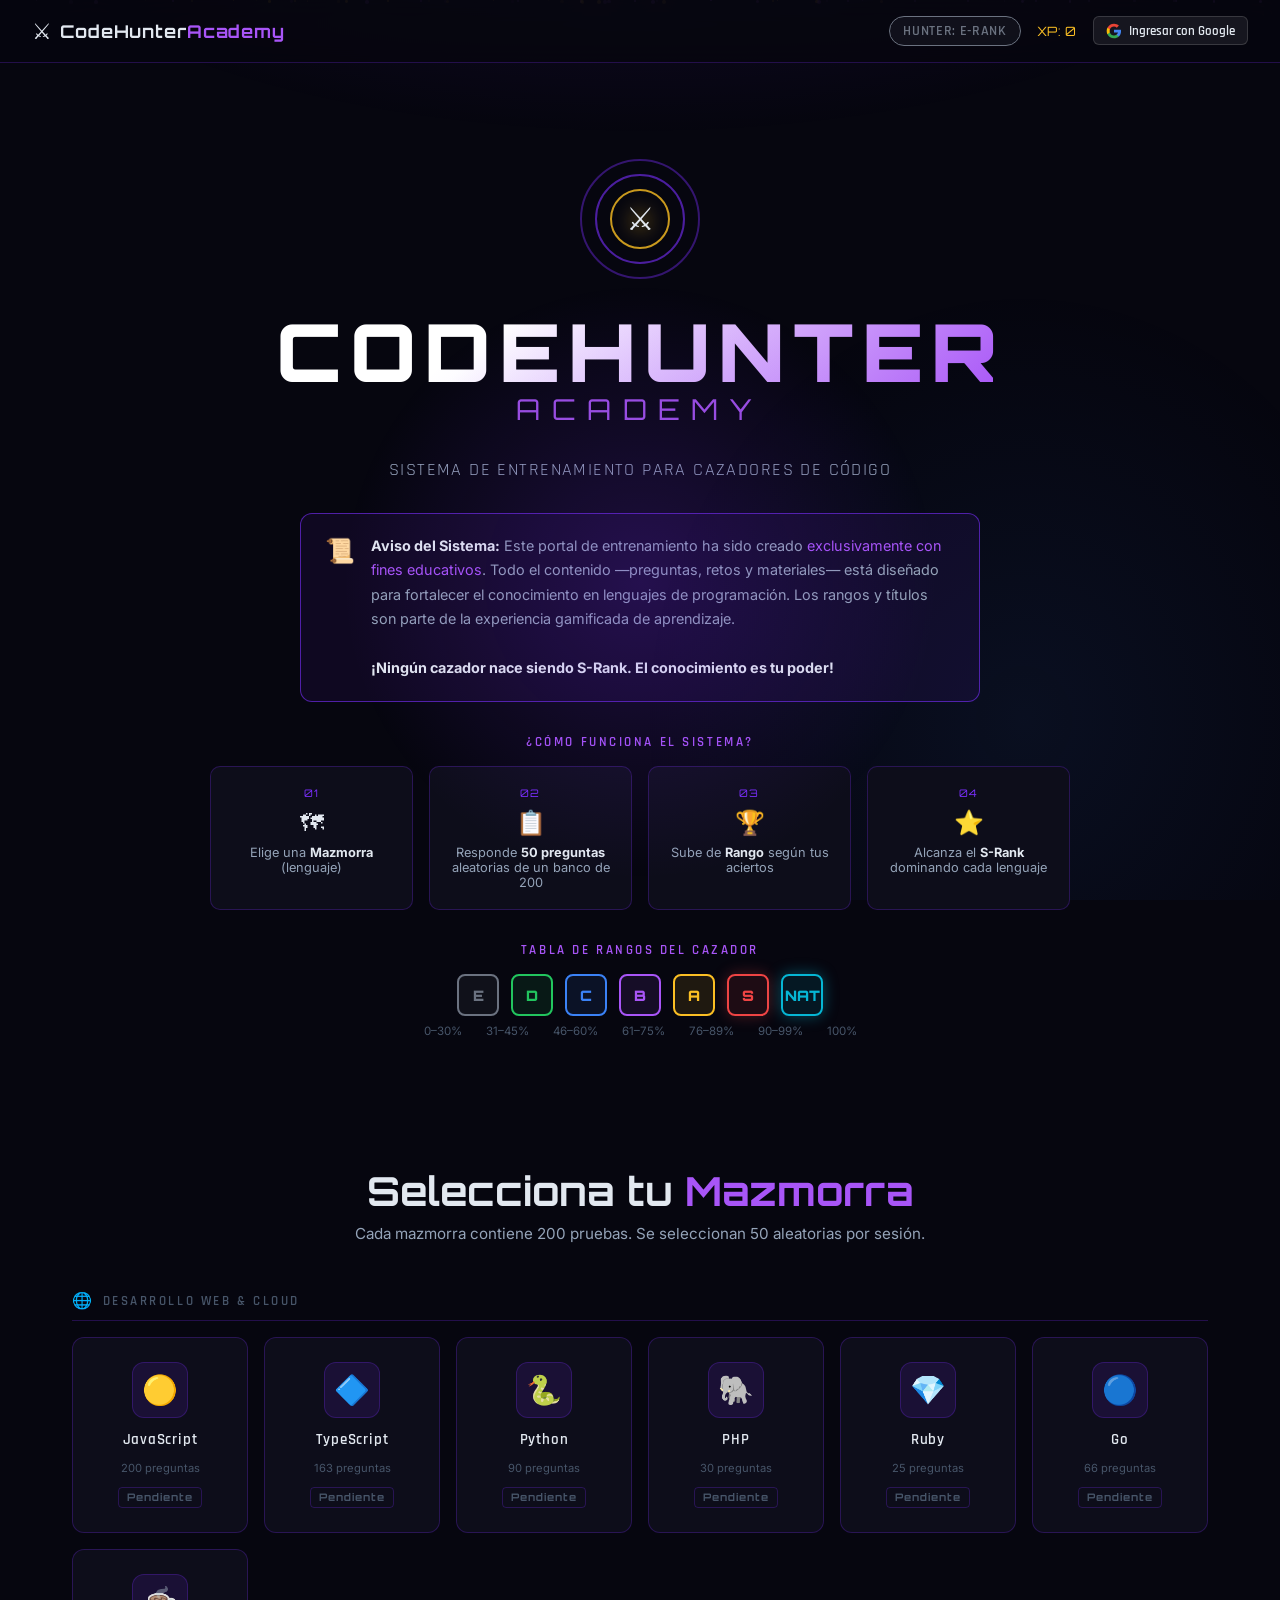
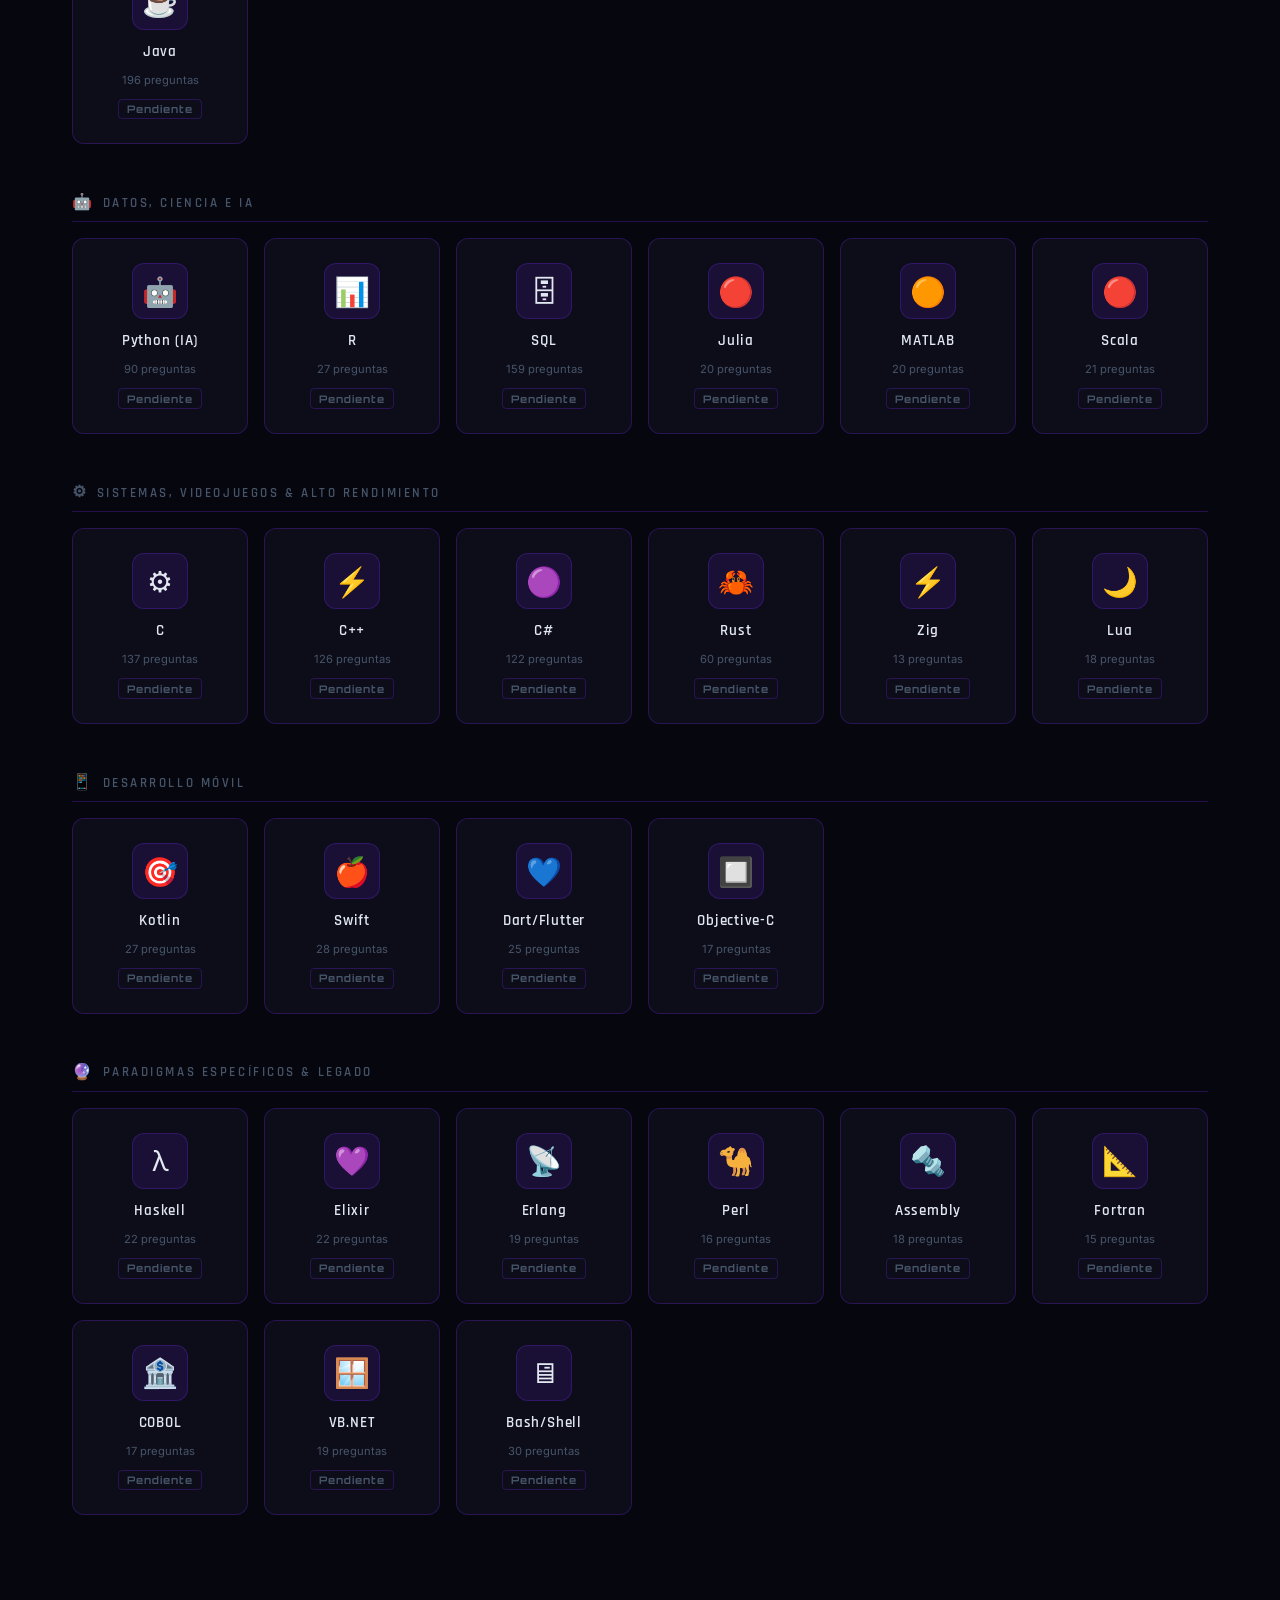
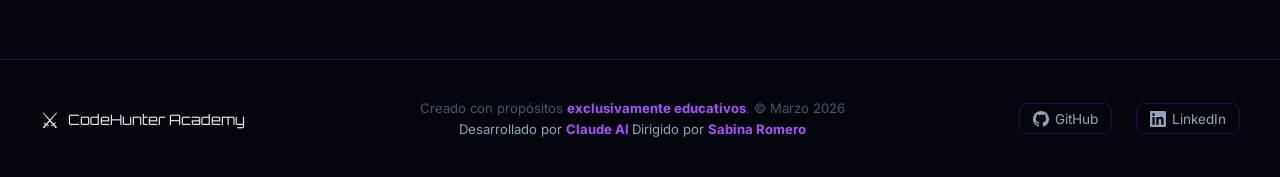
==== commit 65b6510d: "upodate" ====
--- a/index.html
+++ b/index.html
@@ -181,7 +181,7 @@
     </div>
     <div class="footer-copy">
       <p>Creado con propósitos <strong>exclusivamente educativos</strong>. &copy; Marzo 2026</p>
-      <p class="footer-author">Desarrollado por <strong>Sabina Romero</strong></p>
+      <p class="footer-author">Desarrollado por <strong>Claude AI </strong>Dirigido por <strong>Sabina Romero</strong></p>
     </div>
     <div class="footer-links">
       <a href="https://github.com/Sakhura" target="_blank" rel="noopener" class="social-link">
